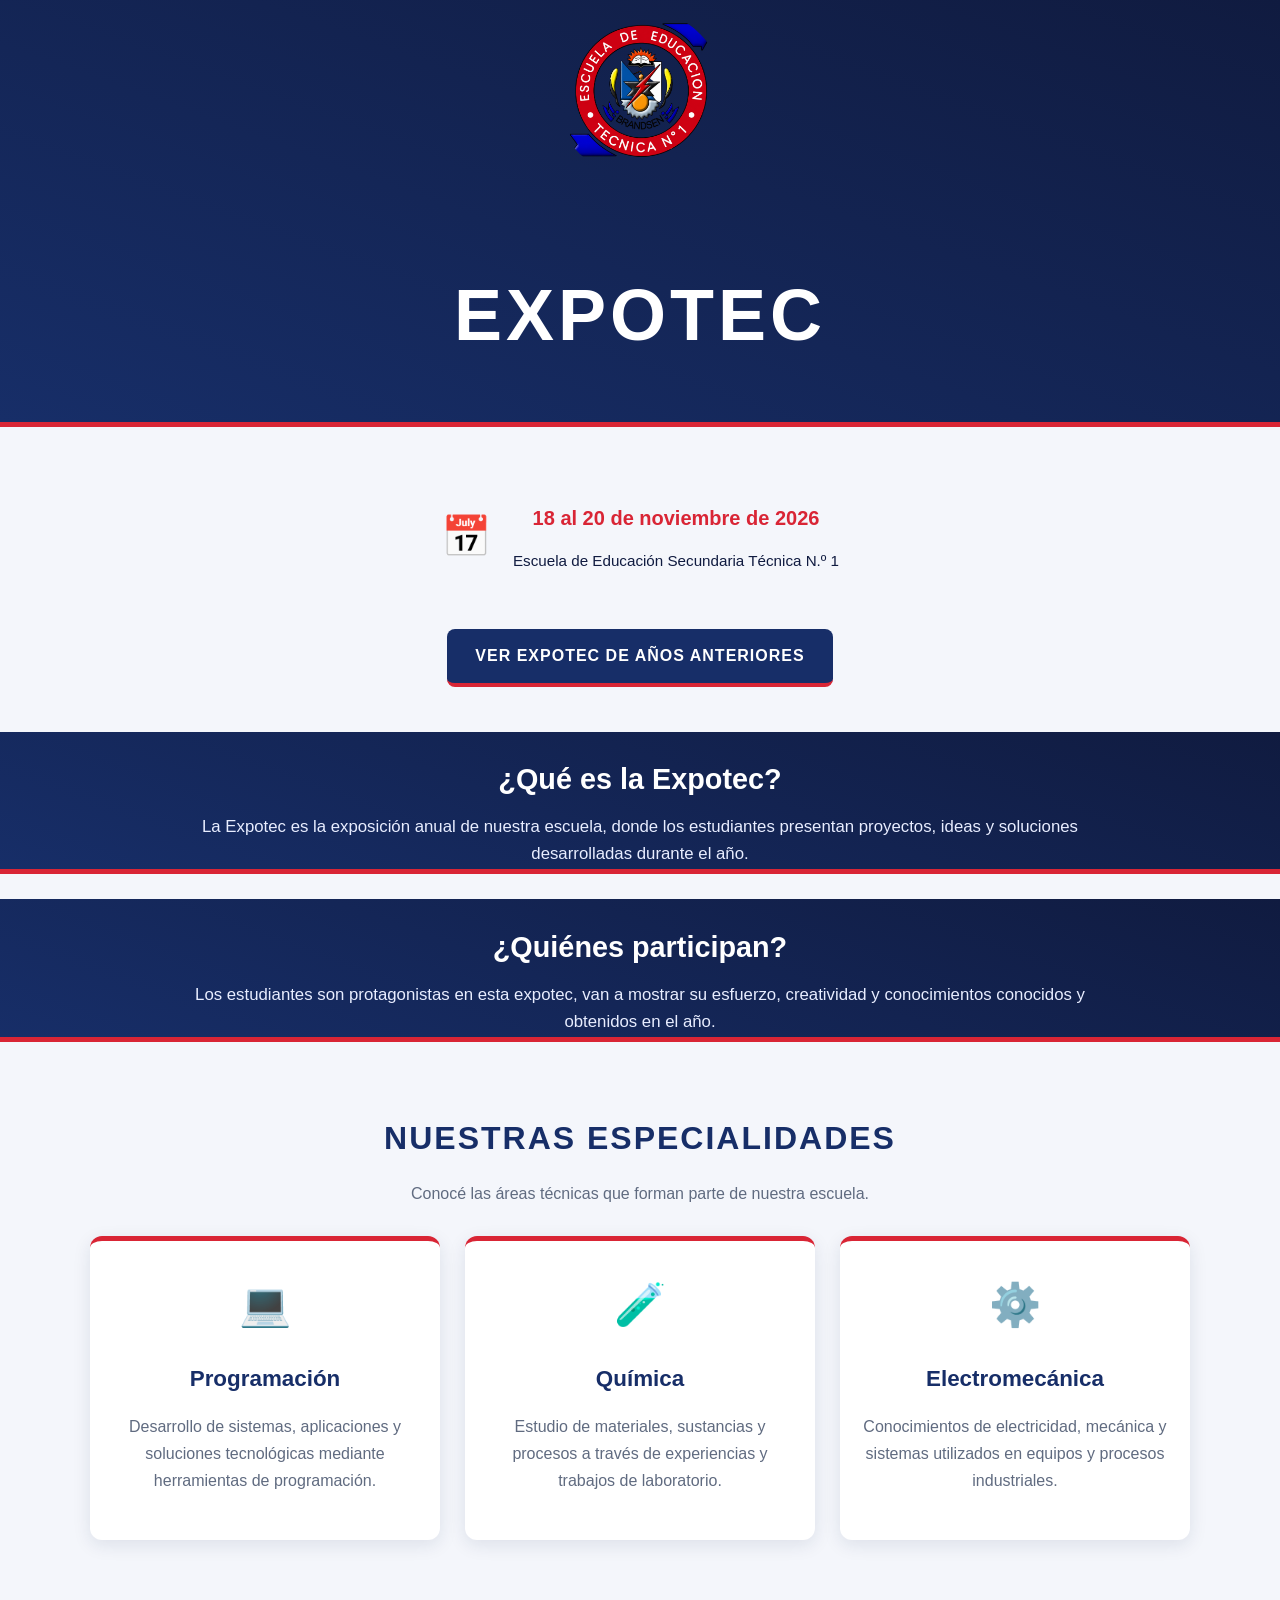
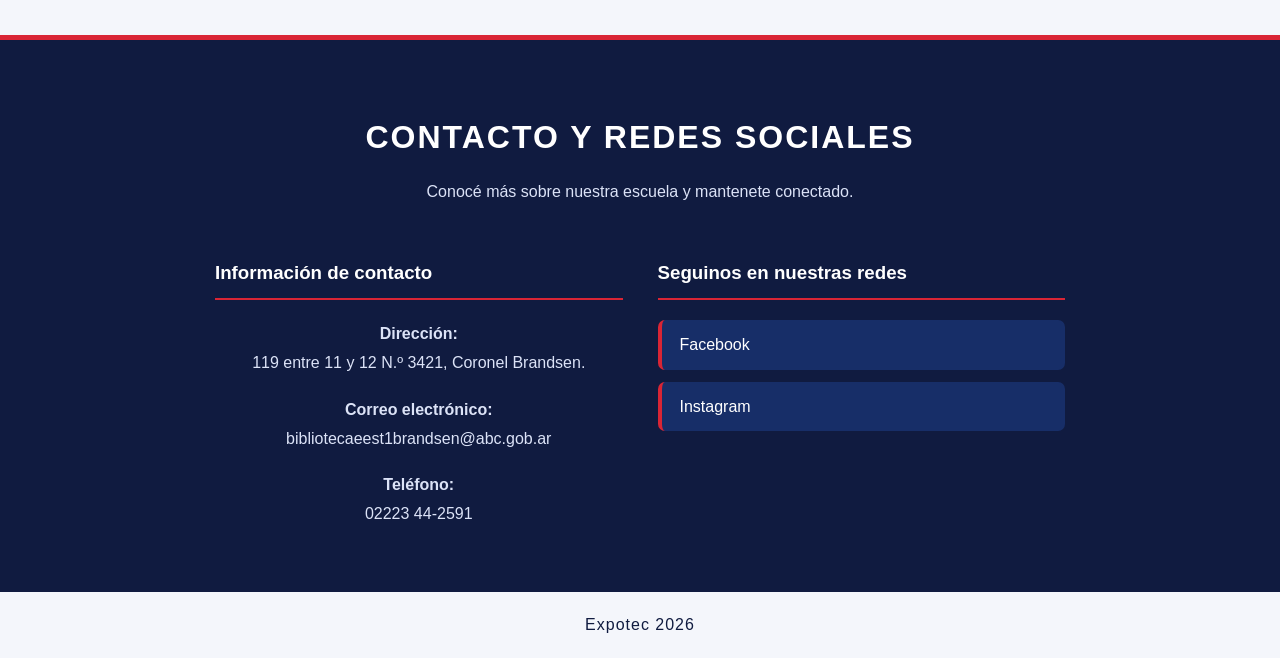
==== html/index.html @ 599c7997 "pagina terminadaa" ====
<!DOCTYPE html>
<html lang="es">
<head>
    <meta charset="UTF-8">
    <meta name="viewport" content="width=device-width, initial-scale=1.0">
    <link rel="stylesheet" href="../css/style.css">
    <title>Expotec 2026</title>
</head>
<body>

    <div class="box-Background">
        <img class="logo" src="../imagenes/logo-Photoroom.png" alt="Logo de la escuela">
        <h1 class="titulo">Expotec</h1>
    </div>

    <div class="fecha-expotec">
        <div class="icono-calendario">📅</div>

        <div class="info-fecha">
            <p class="fecha">18 al 20 de noviembre de 2026</p>
            <p class="nombre-escuela">Escuela de Educación Secundaria Técnica N.º 1</p>
        </div>
    </div>

    <div class="boton-historial">
        <a href="historial.html">VER EXPOTEC DE AÑOS ANTERIORES</a>
    </div>

    <div class="box-Background">
        <h2 class="h2">¿Qué es la Expotec?</h2>
        <h3 class="h3">
            La Expotec es la exposición anual de nuestra escuela,
            donde los estudiantes presentan proyectos,
            ideas y soluciones desarrolladas durante el año.
        </h3>
    </div>

    <div class="box-Background">
        <h2 class="h2">¿Quiénes participan?</h2>
        <h3 class="h3">
            Los estudiantes son protagonistas en esta expotec,
            van a mostrar su esfuerzo,
            creatividad y conocimientos conocidos y obtenidos en el año.
        </h3>
    </div>

    <section class="especialidades">
    <h2>NUESTRAS ESPECIALIDADES</h2>
    <p class="descripcion-especialidades">
        Conocé las áreas técnicas que forman parte de nuestra escuela.
    </p>

    <div class="contenedor-especialidades">

        <div class="tarjeta-especialidad">
            <div class="icono-especialidad">💻</div>
            <h3>Programación</h3>
            <p>
                Desarrollo de sistemas, aplicaciones y soluciones
                tecnológicas mediante herramientas de programación.
            </p>
        </div>

        <div class="tarjeta-especialidad">
            <div class="icono-especialidad">🧪</div>
            <h3>Química</h3>
            <p>
                Estudio de materiales, sustancias y procesos a través
                de experiencias y trabajos de laboratorio.
            </p>
        </div>

        <div class="tarjeta-especialidad">
            <div class="icono-especialidad">⚙️</div>
            <h3>Electromecánica</h3>
            <p>
                Conocimientos de electricidad, mecánica y sistemas
                utilizados en equipos y procesos industriales.
            </p>
        </div>

    </div>
</section>

<section class="contacto">
    <h2>CONTACTO Y REDES SOCIALES</h2>
    <p class="subtitulo-contacto">
        Conocé más sobre nuestra escuela y mantenete conectado.
    </p>

    <div class="contenedor-contacto">

        <div class="info-contacto">
            <h3>Información de contacto</h3>

            <p>
                <strong>Dirección:</strong><br>
                119 entre 11 y 12 N.º 3421, Coronel Brandsen.
            </p>

            <p>
                <strong>Correo electrónico:</strong><br>
                <a href="mailto:bibliotecaeest1brandsen@abc.gob.ar">
                    bibliotecaeest1brandsen@abc.gob.ar
                </a>
            </p>

            <p>
                <strong>Teléfono:</strong><br>
                02223 44-2591
            </p>
        </div>

        <div class="redes-contacto">
            <h3>Seguinos en nuestras redes</h3>

            <a href="https://www.facebook.com/profile.php?id=100063530935853" target="_blank">
                Facebook
            </a>

            <a href="https://www.instagram.com/biblioteca_tecnica1_brandsen/" target="_blank">
                Instagram
            </a>
        </div>

    </div>
</section>

    <footer>Expotec 2026</footer>

</body>
</html>
---- css/style.css ----
body {
    font-family: 'Segoe UI', Arial, sans-serif;
    background-color: #f4f6fb;
    color: #202638;
    line-height: 1.6;
    margin: 0;
}

.box-Background {
    background: linear-gradient(200deg, #101b40, #172e68);
    padding: 1px 50px;
    text-align: center;
    border: none;
    border-bottom: 5px solid #d92535;
}

.logo {
    width: 170px;
    height: 170px;
    object-fit: contain;
    border-radius: 50%;
    padding: 8px;
    margin-bottom: 15px;
}

.titulo {
    font-size: clamp(2.5rem, 6vw, 4.5rem);
    font-weight: 900;
    letter-spacing: 4px;
    color: white;
    width: auto;
    height: auto;
    text-align: center;
    text-transform: uppercase;
}

.fecha-expotec {
    display: flex;
    align-items: center;
    justify-content: center;
    gap: 22px;
    max-width: 750px;
    margin: 30px auto 15px;
    padding: 25px;
    border-radius: 16px;
}

.icono-calendario {
    font-size: 40px;
    flex-shrink: 0;
}

.info-fecha {
    text-align: left;
}

.info-fecha h2 {
    color: #101b40;
    font-size: 1.5rem;
    margin-bottom: 5px;
}

.fecha {
    color: #d92535;
    font-size: 1.25rem;
    font-weight: bold;
    margin-bottom: 10px;
}

.escuela {
    color: #101b40;
    font-size: 1.1rem;
    font-weight: bold;
}

.nombre-escuela {
    color: #101b40;
    font-size: 0.95rem;
}

.boton-historial {
    text-align: center;
    margin: 10px 15px 45px;
}

.boton-historial a {
    display: inline-block;
    background: #172e68;
    color: white;
    text-decoration: none;
    padding: 14px 28px;
    border-radius: 8px;
    font-size: 1rem;
    font-weight: bold;
    letter-spacing: 1px;
    border-bottom: 4px solid #d92535;
    transition: all 0.3s ease;
}

.boton-historial a:hover {
    background: #d92535;
    transform: translateY(-4px);
}

.minibio {
    max-width: 850px;
    margin: 35px auto;
    padding: 0 25px;
    text-align: center;
    font-size: 1.2rem;
    font-weight: 500;
    color: #303b55;
}

.box-Background + div.box-Background {
    margin-top: 25px;
}

.h2 {
    color: white;
    font-size: 1.8rem;
    margin-bottom: 12px;
}

.h3 {
    color: #e8edff;
    font-size: 1.05rem;
    font-weight: 400;
    max-width: 900px;
    margin: 0 auto;
}

.proyectos {
    text-align: center;
    display: block;
    width: fit-content;
    margin: 45px auto 10px;
    font-size: 2.2rem;
    color: #172e68;
    letter-spacing: 3px;
    border-bottom: 4px solid #d92535;
    padding-bottom: 8px;
}

.proyecto {
    color: #606b80;
    text-align: center;
    font-size: 1.05rem;
    font-weight: 400;
    padding: 0 20px;
    margin: 15px 0 30px;
    -webkit-text-stroke: 0;
    transition: color 0.3s ease;
}

.proyecto:hover {
    color: #d92535;
}

body > h2 {
    max-width: 850px;
    margin: 15px auto;
    padding: 22px 25px;
    background-color: white;
    color: #101b40;
    border-left: 5px solid #d92535;
    border-radius: 8px;
    box-shadow: 0 4px 15px rgba(20, 35, 75, 0.08);
    font-size: 1.2rem;
    transition: transform 0.25s ease,
    box-shadow 0.25s ease;
}

body > h2:hover {
    transform: translateY(-3px);
    box-shadow: 0 8px 20px rgba(20, 35, 75, 0.13);
}

footer {
    text-align: center;
    padding: 20px 0;
    color: #101b40;
    font-size: 1rem;
    letter-spacing: 1px;
}

@media (max-width: 600px) {

    .box-Background {
        padding: 30px 18px;
    }

    .logo {
        width: 100px;
        height: 100px;
    }

    .titulo {
        letter-spacing: 3px;
    }

    .fecha-expotec {
        margin: 20px 15px 10px;
        padding: 18px;
        gap: 12px;
    }

    .icono-calendario {
        font-size: 40px;
    }

    .fecha {
        font-size: 1rem;
    }

    .nombre-escuela {
        font-size: 0.85rem;
    }

    .boton-historial {
        margin: 10px 15px 35px;
    }

    .boton-historial a {
        font-size: 0.85rem;
        padding: 13px 18px;
    }

    .minibio {
        font-size: 1rem;
    }

    .h2 {
        font-size: 1.5rem;
    }

    .h3 {
        font-size: 0.95rem;
    }

    .proyectos {
        font-size: 1.8rem;
    }

    body > h2 {
        margin: 12px 18px;
        font-size: 1.05rem;
    }
}

.tarjeta-anio {
    background: white;
    width: 300px;
    padding: 0;
    border-radius: 12px;
    border-top: 5px solid #d92535;
    box-shadow: 0 5px 18px rgba(20, 35, 75, 0.10);
    overflow: hidden;
    transition: transform 0.3s ease, box-shadow 0.3s ease;
}

.tarjeta-anio:hover {
    transform: translateY(-7px);
    box-shadow: 0 10px 25px rgba(20, 35, 75, 0.16);
}

.tarjeta-anio img {
    width: 100%;
    height: 190px;
    object-fit: cover;
    display: block;
}

.contenido-tarjeta {
    padding: 22px;
    text-align: left;
}

.contenido-tarjeta h3 {
    color: #172e68;
    font-size: 1.4rem;
    margin: 0 0 12px;
}

.contenido-tarjeta p {
    color: #606b80;
    margin-bottom: 15px;
}

.detalle-anio {
    display: block;
    text-align: center;
    color: #172e68;
    font-size: 0.85rem;
    font-weight: 600;
    margin-bottom: 20px;
}

.boton-anio {
    display: block;
    text-align: center;
    background: #172e68;
    color: white;
    text-decoration: none;
    padding: 11px 15px;
    border-radius: 7px;
    transition: background 0.3s ease;
}

.boton-anio:hover {
    background: #d92535;
}

.presentacion-anio {
    max-width: 900px;
    margin: 40px auto;
    padding: 0 25px;
    text-align: center;
}

.presentacion-anio h2,
.galeria-anio h2 {
    color: #172e68;
    font-size: 1.8rem;
    letter-spacing: 2px;
    margin-bottom: 15px;
}

.presentacion-anio p,
.descripcion-galeria {
    color: #606b80;
    font-size: 1.05rem;
    line-height: 1.8;
}

.galeria-anio {
    text-align: center;
    padding: 25px 20px;
}

.contenedor-galeria {
    max-width: 1400px;
    margin: 30px auto;
    display: grid;
    grid-template-columns: repeat(3, 1fr);
    gap: 25px;
    padding: 0 20px;
}

.contenedor-galeria img {
    width: 100%;
    height: 500px;
    object-fit: cover;
    border-radius: 12px;
    box-shadow: 0 4px 15px rgba(20, 35, 75, 0.15);
    transition: transform 0.3s ease;
}

.contenedor-galeria img:hover {
    transform: scale(1.03);
}

@media (max-width: 600px) {
    .tarjeta-anio {
        width: 100%;
        max-width: 320px;
    }

    .presentacion-anio h2,
    .galeria-anio h2 {
        font-size: 1.4rem;
    }

    .contenedor-galeria img {
        height: 220px;
    }
}

.contenedor-anios {
    display: flex;
    justify-content: center;
    align-items: stretch;
    flex-wrap: wrap;
    gap: 25px;
    padding: 30px 20px;
}

.titulo-historial {
    text-align: center;
    margin: 40px auto 30px;
    padding: 0 20px;
}

.titulo-historial h2 {
    color: #172e68;
    font-size: 2rem;
    margin-bottom: 10px;
}

.titulo-historial p {
    color: #606b80;
    font-size: 1.1rem;
}

p {
    text-align: center;
}

.descripcion-historial {
    text-align: center;
}

.volver {
    text-align: center;
    margin: 30px auto;
}

.contacto {
    background: #101b40;
    color: white;
    padding: 45px 20px;
    margin-top: 50px;
    border-top: 5px solid #d92535;
    text-align: center;
}

.contacto h2 {
    font-size: 2rem;
    letter-spacing: 2px;
    margin-bottom: 10px;
}

.subtitulo-contacto {
    color: #dce3f7;
    margin-bottom: 35px;
    text-align: center;
}

.contenedor-contacto {
    max-width: 850px;
    margin: auto;
    display: flex;
    justify-content: space-around;
    flex-wrap: wrap;
    gap: 35px;
    text-align: left;
}

.info-contacto,
.redes-contacto {
    flex: 1;
    min-width: 250px;
}

.contenedor-contacto h3 {
    color: white;
    border-bottom: 2px solid #d92535;
    padding-bottom: 10px;
    margin-bottom: 20px;
}

.info-contacto p {
    color: #dce3f7;
    line-height: 1.8;
    margin-bottom: 18px;
}

.info-contacto a {
    color: #dce3f7;
    text-decoration: none;
}

.info-contacto a:hover {
    color: white;
}

.redes-contacto a {
    display: block;
    color: white;
    text-decoration: none;
    background: #172e68;
    padding: 12px 18px;
    margin-bottom: 12px;
    border-radius: 7px;
    border-left: 4px solid #d92535;
    transition: 0.3s;
}

.redes-contacto a:hover {
    background: #d92535;
    transform: translateX(5px);
}

@media (max-width: 600px) {
    .contacto h2 {
        font-size: 1.5rem;
    }

    .contenedor-contacto {
        text-align: center;
    }

    .contenedor-contacto h3 {
        margin-top: 15px;
    }
}

.especialidades {
    padding: 45px 20px;
    text-align: center;
}

.especialidades h2 {
    color: #172e68;
    font-size: 2rem;
    letter-spacing: 2px;
    margin-bottom: 10px;
}

.descripcion-especialidades {
    color: #606b80;
    text-align: center;
    margin-bottom: 30px;
}

.contenedor-especialidades {
    max-width: 1100px;
    margin: auto;
    display: flex;
    justify-content: center;
    flex-wrap: wrap;
    gap: 25px;
}

.tarjeta-especialidad {
    background: white;
    flex: 1;
    min-width: 230px;
    max-width: 320px;
    padding: 30px 22px;
    border-radius: 12px;
    border-top: 5px solid #d92535;
    box-shadow: 0 5px 18px rgba(20, 35, 75, 0.10);
    transition: transform 0.3s ease;
}

.tarjeta-especialidad:hover {
    transform: translateY(-7px);
}

.icono-especialidad {
    font-size: 42px;
    margin-bottom: 12px;
}

.tarjeta-especialidad h3 {
    color: #172e68;
    font-size: 1.4rem;
    margin-bottom: 12px;
}

.tarjeta-especialidad p {
    color: #606b80;
    line-height: 1.7;
    text-align: center;
}

@media (max-width: 600px) {
    .especialidades h2 {
        font-size: 1.6rem;
    }

    .tarjeta-especialidad {
        max-width: 100%;
    }
}


.contenedor-galeria img {
    width: 100%;
    height: 350px;
    object-fit: cover;
    border-radius: 12px;
}

.visor-imagen {
    display: none;
    position: fixed;
    z-index: 1000;
    inset: 0;
    background: rgba(5, 10, 25, 0.95);
    justify-content: center;
    align-items: center;
    padding: 60px 70px;
}

.visor-imagen.activo {
    display: flex;
}

.visor-imagen img {
    max-width: 85%;
    max-height: 80vh;
    object-fit: contain;
    border-radius: 10px;
}

.cerrar-visor,
.flecha-visor {
    position: absolute;
    background: #172e68;
    color: white;
    border: none;
    cursor: pointer;
    border-radius: 50%;
    width: 45px;
    height: 45px;
    font-size: 24px;
}

.cerrar-visor {
    top: 20px;
    right: 25px;
}

.flecha-visor {
    top: 50%;
    transform: translateY(-50%);
}

.anterior {
    left: 20px;
}

.siguiente {
    right: 20px;
}

.cerrar-visor:hover,
.flecha-visor:hover {
    background: #d92535;
}

#contadorImagen {
    position: absolute;
    bottom: 15px;
    color: white;
    font-size: 15px;
}

@media (max-width: 600px) {
    .visor-imagen {
        padding: 50px 45px;
    }

    .visor-imagen img {
        max-width: 100%;
        max-height: 70vh;
    }

    .flecha-visor {
        width: 35px;
        height: 35px;
        font-size: 18px;
    }

    .anterior {
        left: 5px;
    }

    .siguiente {
        right: 5px;
    }
}

@media (max-width: 700px) {
    .contenedor-galeria {
        grid-template-columns: repeat(2, 1fr);
    }
}

@media (max-width: 450px) {
    .contenedor-galeria {
        grid-template-columns: 1fr;
    }
}
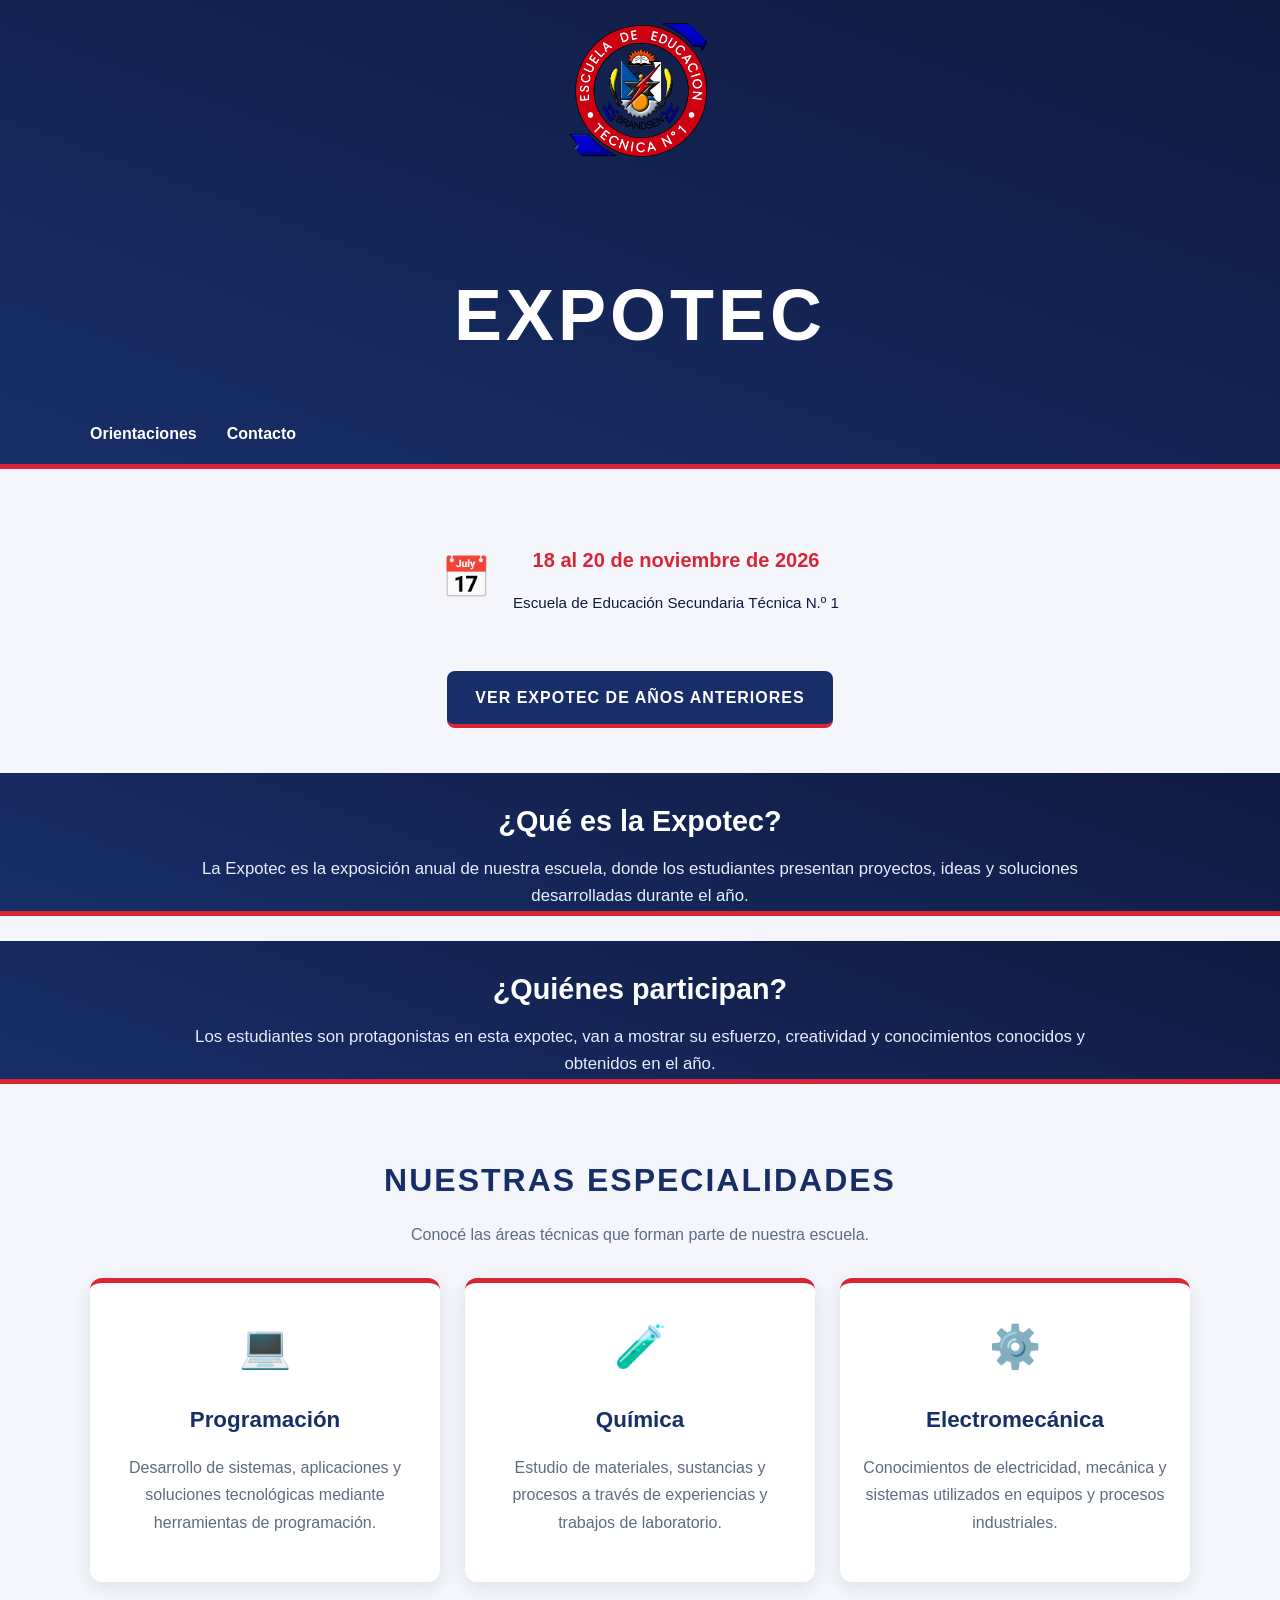
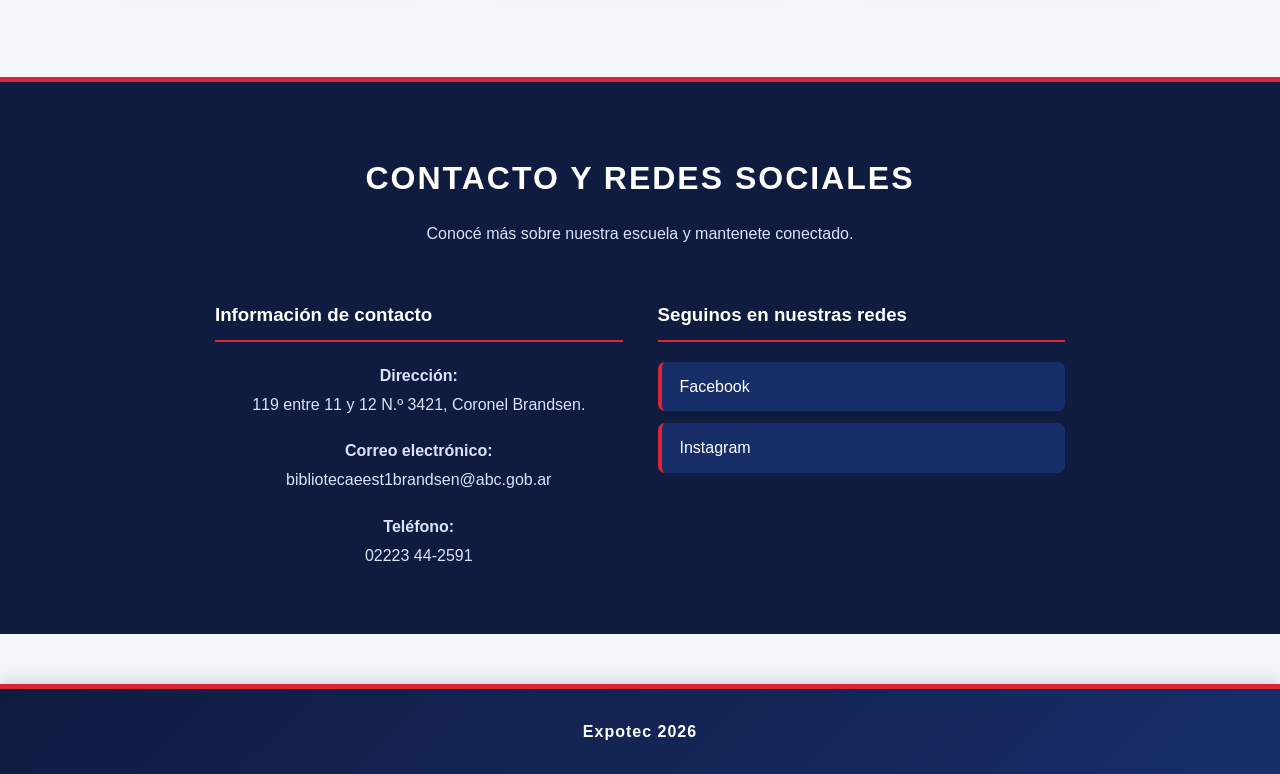
==== commit 5aa8fc7a: "corrigiendo cosas" ====
--- a/html/index.html
+++ b/html/index.html
@@ -11,11 +11,18 @@
     <div class="box-Background">
         <img class="logo" src="../imagenes/logo-Photoroom.png" alt="Logo de la escuela">
         <h1 class="titulo">Expotec</h1>
+        
+        <nav>
+            <ul>
+                <li><a href="#orientaciones">Orientaciones</a></li>
+                <li><a href="#contacto">Contacto</a></li>
+            </ul>
+        </nav>
+        
     </div>
 
     <div class="fecha-expotec">
         <div class="icono-calendario">📅</div>
-
         <div class="info-fecha">
             <p class="fecha">18 al 20 de noviembre de 2026</p>
             <p class="nombre-escuela">Escuela de Educación Secundaria Técnica N.º 1</p>
@@ -44,7 +51,7 @@
         </h3>
     </div>
 
-    <section class="especialidades">
+    <section class="especialidades" id="orientaciones">
     <h2>NUESTRAS ESPECIALIDADES</h2>
     <p class="descripcion-especialidades">
         Conocé las áreas técnicas que forman parte de nuestra escuela.
@@ -82,51 +89,33 @@
     </div>
 </section>
 
-<section class="contacto">
+<section class="contacto" id="contacto">
     <h2>CONTACTO Y REDES SOCIALES</h2>
-    <p class="subtitulo-contacto">
-        Conocé más sobre nuestra escuela y mantenete conectado.
-    </p>
+    <p class="subtitulo-contacto">Conocé más sobre nuestra escuela y mantenete conectado.</p>
 
     <div class="contenedor-contacto">
-
         <div class="info-contacto">
             <h3>Información de contacto</h3>
-
-            <p>
-                <strong>Dirección:</strong><br>
-                119 entre 11 y 12 N.º 3421, Coronel Brandsen.
+            <p><strong>Dirección:</strong><br>119 entre 11 y 12 N.º 3421, Coronel Brandsen.</p>
+            <p><strong>Correo electrónico:</strong><br>
+                <a href="mailto:bibliotecaeest1brandsen@abc.gob.ar">
+                    bibliotecaeest1brandsen@abc.gob.ar</a>
             </p>
-
-            <p>
-                <strong>Correo electrónico:</strong><br>
-                <a href="mailto:bibliotecaeest1brandsen@abc.gob.ar">
-                    bibliotecaeest1brandsen@abc.gob.ar
-                </a>
-            </p>
-
-            <p>
-                <strong>Teléfono:</strong><br>
-                02223 44-2591
-            </p>
+            <p><strong>Teléfono:</strong><br>02223 44-2591</p>
         </div>
 
         <div class="redes-contacto">
             <h3>Seguinos en nuestras redes</h3>
-
             <a href="https://www.facebook.com/profile.php?id=100063530935853" target="_blank">
                 Facebook
             </a>
-
             <a href="https://www.instagram.com/biblioteca_tecnica1_brandsen/" target="_blank">
                 Instagram
             </a>
         </div>
-
+        
     </div>
 </section>
-
     <footer>Expotec 2026</footer>
-
 </body>
 </html>
--- a/css/style.css
+++ b/css/style.css
@@ -575,7 +575,6 @@
     }
 }
 
-
 .contenedor-galeria img {
     width: 100%;
     height: 350px;
@@ -683,4 +682,28 @@
     .contenedor-galeria {
         grid-template-columns: 1fr;
     }
-}+}
+
+footer {
+    background: linear-gradient(135deg, #101b40, #172e68);
+    color: white;
+    text-align: center;
+    padding: 30px 20px;
+    margin-top: 50px;
+    border-top: 5px solid #d92535;
+    font-size: 16px;
+    font-weight: bold;
+    box-shadow: 0 -4px 15px rgba(16, 27, 64, 0.15);
+}
+
+nav ul {
+    display: flex;
+    list-style: none;
+    gap: 30px;
+}
+
+nav ul li a {
+    text-decoration: none;
+    color: white;
+    font-weight: bold;
+}
